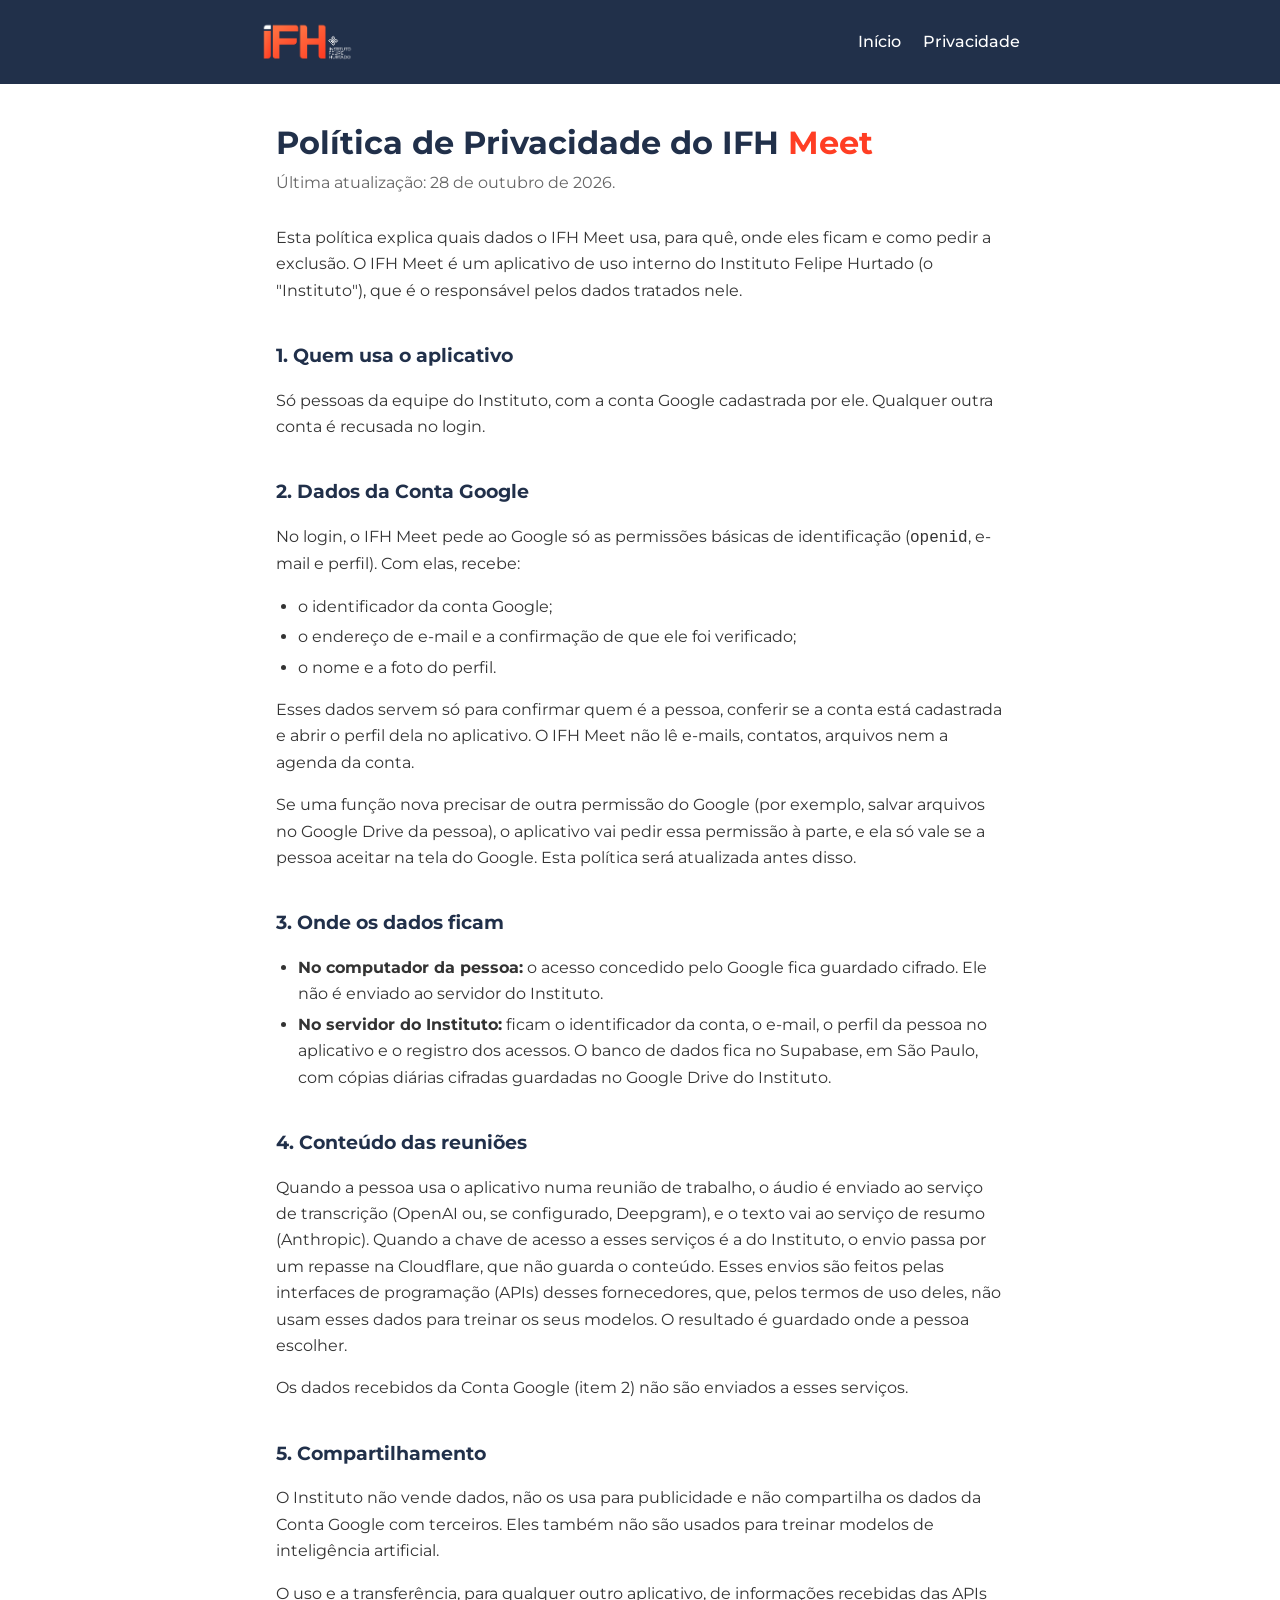
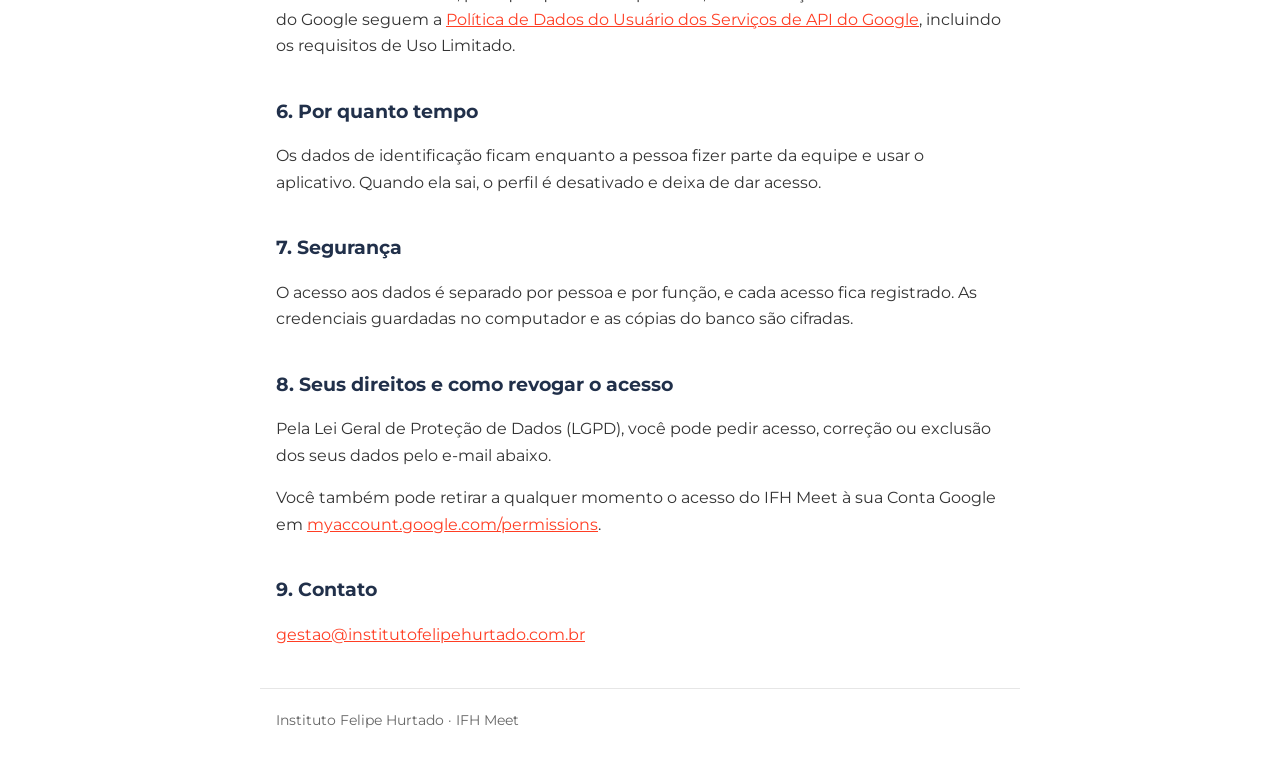
==== privacidade.html @ d8dd28c8 "Páginas de início e de privacidade do IFH Meet Co-Authored-By: Claude Opus 5.5 <noreply@anthropic.co" ====
<!doctype html>
<html lang="pt-BR">
<head>
  <meta charset="utf-8">
  <meta name="viewport" content="width=device-width, initial-scale=1">
  <title>Privacidade do IFH Meet</title>
  <meta name="description" content="Política de Privacidade do IFH Meet, aplicativo interno do Instituto Felipe Hurtado.">
  <link rel="preconnect" href="https://fonts.googleapis.com">
  <link rel="preconnect" href="https://fonts.gstatic.com" crossorigin>
  <link href="https://fonts.googleapis.com/css2?family=Montserrat:wght@400;500;700&display=swap" rel="stylesheet">
  <link rel="stylesheet" href="estilo.css">
</head>
<body>
  <header>
    <div class="faixa">
      <img src="logo-ifh-branco-laranja.png" alt="Instituto Felipe Hurtado">
      <nav>
        <a href="./">Início</a>
        <a href="privacidade.html">Privacidade</a>
      </nav>
    </div>
  </header>

  <main>
    <h1>Política de Privacidade do IFH <span class="destaque">Meet</span></h1>
    <p class="subtitulo">Última atualização: 28 de outubro de 2026.</p>

    <p>Esta política explica quais dados o IFH Meet usa, para quê, onde eles ficam e como pedir a exclusão. O IFH Meet é um aplicativo de uso interno do Instituto Felipe Hurtado (o "Instituto"), que é o responsável pelos dados tratados nele.</p>

    <h2>1. Quem usa o aplicativo</h2>
    <p>Só pessoas da equipe do Instituto, com a conta Google cadastrada por ele. Qualquer outra conta é recusada no login.</p>

    <h2>2. Dados da Conta Google</h2>
    <p>No login, o IFH Meet pede ao Google só as permissões básicas de identificação (<code>openid</code>, e-mail e perfil). Com elas, recebe:</p>
    <ul>
      <li>o identificador da conta Google;</li>
      <li>o endereço de e-mail e a confirmação de que ele foi verificado;</li>
      <li>o nome e a foto do perfil.</li>
    </ul>
    <p>Esses dados servem só para confirmar quem é a pessoa, conferir se a conta está cadastrada e abrir o perfil dela no aplicativo. O IFH Meet não lê e-mails, contatos, arquivos nem a agenda da conta.</p>
    <p>Se uma função nova precisar de outra permissão do Google (por exemplo, salvar arquivos no Google Drive da pessoa), o aplicativo vai pedir essa permissão à parte, e ela só vale se a pessoa aceitar na tela do Google. Esta política será atualizada antes disso.</p>

    <h2>3. Onde os dados ficam</h2>
    <ul>
      <li><strong>No computador da pessoa:</strong> o acesso concedido pelo Google fica guardado cifrado. Ele não é enviado ao servidor do Instituto.</li>
      <li><strong>No servidor do Instituto:</strong> ficam o identificador da conta, o e-mail, o perfil da pessoa no aplicativo e o registro dos acessos. O banco de dados fica no Supabase, em São Paulo, com cópias diárias cifradas guardadas no Google Drive do Instituto.</li>
    </ul>

    <h2>4. Conteúdo das reuniões</h2>
    <p>Quando a pessoa usa o aplicativo numa reunião de trabalho, o áudio é enviado ao serviço de transcrição (OpenAI ou, se configurado, Deepgram), e o texto vai ao serviço de resumo (Anthropic). Quando a chave de acesso a esses serviços é a do Instituto, o envio passa por um repasse na Cloudflare, que não guarda o conteúdo. Esses envios são feitos pelas interfaces de programação (APIs) desses fornecedores, que, pelos termos de uso deles, não usam esses dados para treinar os seus modelos. O resultado é guardado onde a pessoa escolher.</p>
    <p>Os dados recebidos da Conta Google (item 2) não são enviados a esses serviços.</p>

    <h2>5. Compartilhamento</h2>
    <p>O Instituto não vende dados, não os usa para publicidade e não compartilha os dados da Conta Google com terceiros. Eles também não são usados para treinar modelos de inteligência artificial.</p>
    <p>O uso e a transferência, para qualquer outro aplicativo, de informações recebidas das APIs do Google seguem a <a href="https://developers.google.com/terms/api-services-user-data-policy">Política de Dados do Usuário dos Serviços de API do Google</a>, incluindo os requisitos de Uso Limitado.</p>

    <h2>6. Por quanto tempo</h2>
    <p>Os dados de identificação ficam enquanto a pessoa fizer parte da equipe e usar o aplicativo. Quando ela sai, o perfil é desativado e deixa de dar acesso.</p>

    <h2>7. Segurança</h2>
    <p>O acesso aos dados é separado por pessoa e por função, e cada acesso fica registrado. As credenciais guardadas no computador e as cópias do banco são cifradas.</p>

    <h2>8. Seus direitos e como revogar o acesso</h2>
    <p>Pela Lei Geral de Proteção de Dados (LGPD), você pode pedir acesso, correção ou exclusão dos seus dados pelo e-mail abaixo.</p>
    <p>Você também pode retirar a qualquer momento o acesso do IFH Meet à sua Conta Google em <a href="https://myaccount.google.com/permissions">myaccount.google.com/permissions</a>.</p>

    <h2>9. Contato</h2>
    <p><a href="mailto:gestao@institutofelipehurtado.com.br">gestao@institutofelipehurtado.com.br</a></p>
  </main>

  <footer>Instituto Felipe Hurtado · IFH Meet</footer>
</body>
</html>
---- estilo.css ----
:root {
  --fundo: #ffffff;
  --texto: #333333;
  --suave: #666666;
  --linha: #e6e6e6;
  --azul: #21304a;
  --laranja: #ff3e24;
}

* { box-sizing: border-box; }

body {
  margin: 0;
  background: var(--fundo);
  color: var(--texto);
  font: 16px/1.65 "Montserrat", Arial, sans-serif;
}

header {
  background: var(--azul);
  color: #fff;
  padding: 20px 16px;
}

header .faixa, main, footer {
  max-width: 760px;
  margin: 0 auto;
}

header .faixa {
  display: flex;
  align-items: center;
  justify-content: space-between;
  gap: 16px;
  flex-wrap: wrap;
}

header img { height: 44px; width: auto; display: block; }

header nav a {
  color: #fff;
  text-decoration: none;
  font-weight: 500;
  margin-left: 18px;
}

header nav a:hover { text-decoration: underline; }

main { padding: 40px 16px 24px; }

h1 {
  font-size: 2rem;
  line-height: 1.2;
  margin: 0 0 8px;
  color: var(--azul);
}

h2 {
  font-size: 1.2rem;
  margin: 36px 0 8px;
  color: var(--azul);
}

.destaque { color: var(--laranja); }

.subtitulo { color: var(--suave); margin: 0 0 28px; }

a { color: var(--laranja); }

ul { padding-left: 22px; }

li { margin: 4px 0; }

.caixa {
  border-left: 4px solid var(--laranja);
  background: #fafafa;
  padding: 14px 18px;
  margin: 24px 0;
}

footer {
  border-top: 1px solid var(--linha);
  color: var(--suave);
  font-size: 0.9rem;
  padding: 20px 16px 40px;
}
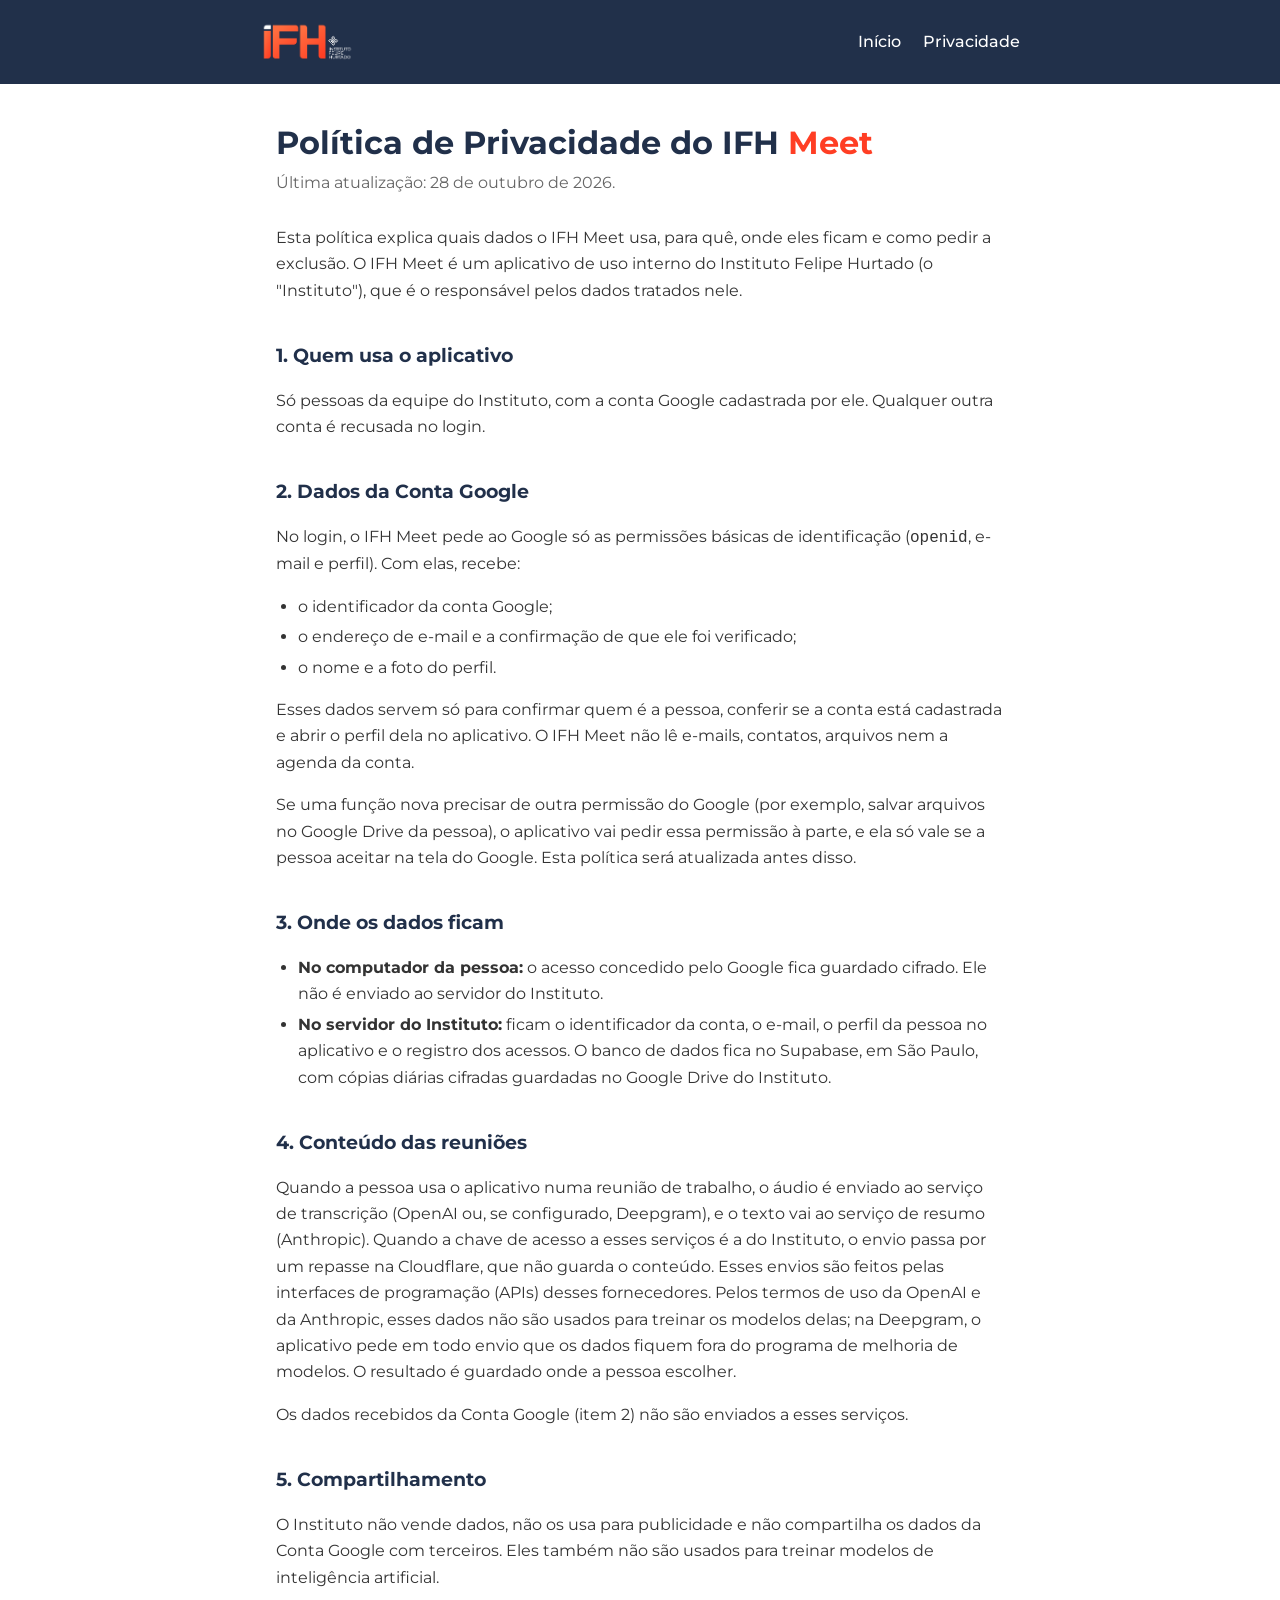
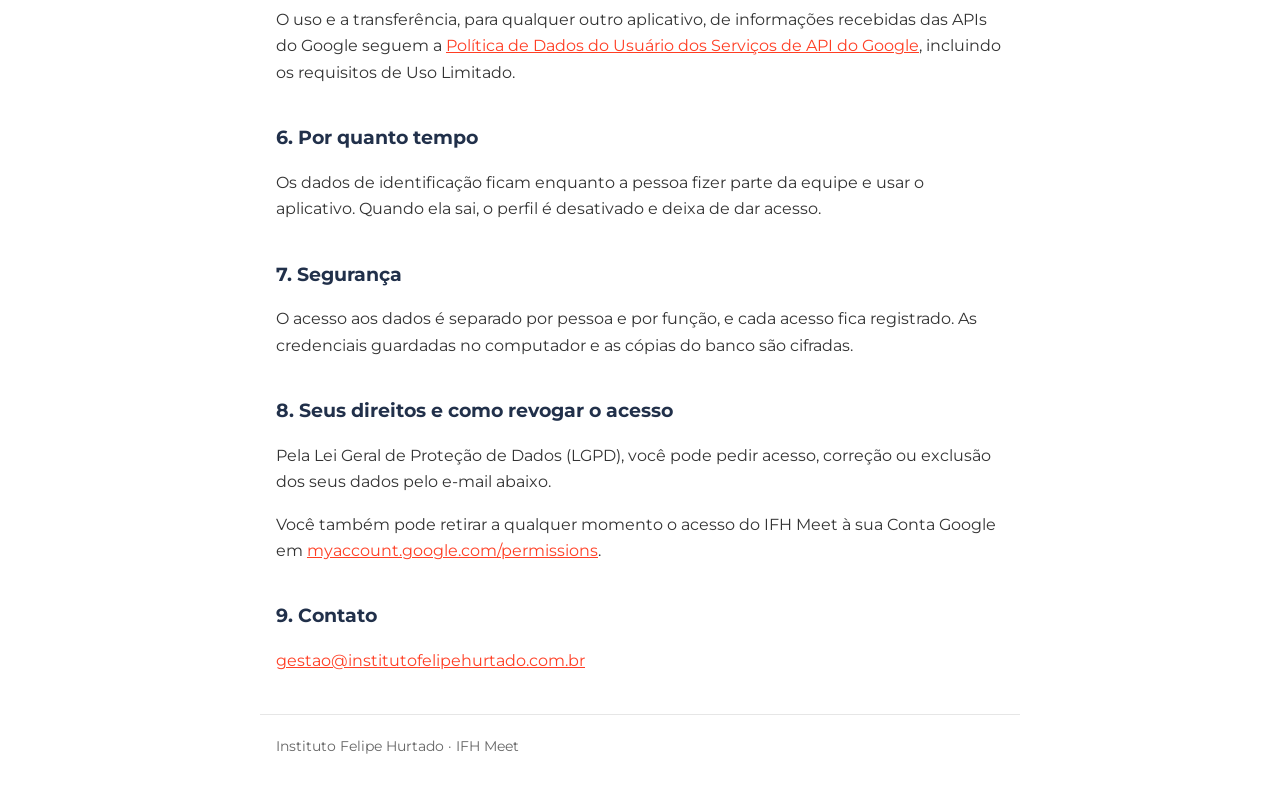
==== commit dc82bca6: "Privacidade: treino de modelos dito por fornecedor OpenAI e Anthropic não treinam com dados da API p" ====
--- a/privacidade.html
+++ b/privacidade.html
@@ -47,7 +47,7 @@
     </ul>
 
     <h2>4. Conteúdo das reuniões</h2>
-    <p>Quando a pessoa usa o aplicativo numa reunião de trabalho, o áudio é enviado ao serviço de transcrição (OpenAI ou, se configurado, Deepgram), e o texto vai ao serviço de resumo (Anthropic). Quando a chave de acesso a esses serviços é a do Instituto, o envio passa por um repasse na Cloudflare, que não guarda o conteúdo. Esses envios são feitos pelas interfaces de programação (APIs) desses fornecedores, que, pelos termos de uso deles, não usam esses dados para treinar os seus modelos. O resultado é guardado onde a pessoa escolher.</p>
+    <p>Quando a pessoa usa o aplicativo numa reunião de trabalho, o áudio é enviado ao serviço de transcrição (OpenAI ou, se configurado, Deepgram), e o texto vai ao serviço de resumo (Anthropic). Quando a chave de acesso a esses serviços é a do Instituto, o envio passa por um repasse na Cloudflare, que não guarda o conteúdo. Esses envios são feitos pelas interfaces de programação (APIs) desses fornecedores. Pelos termos de uso da OpenAI e da Anthropic, esses dados não são usados para treinar os modelos delas; na Deepgram, o aplicativo pede em todo envio que os dados fiquem fora do programa de melhoria de modelos. O resultado é guardado onde a pessoa escolher.</p>
     <p>Os dados recebidos da Conta Google (item 2) não são enviados a esses serviços.</p>
 
     <h2>5. Compartilhamento</h2>
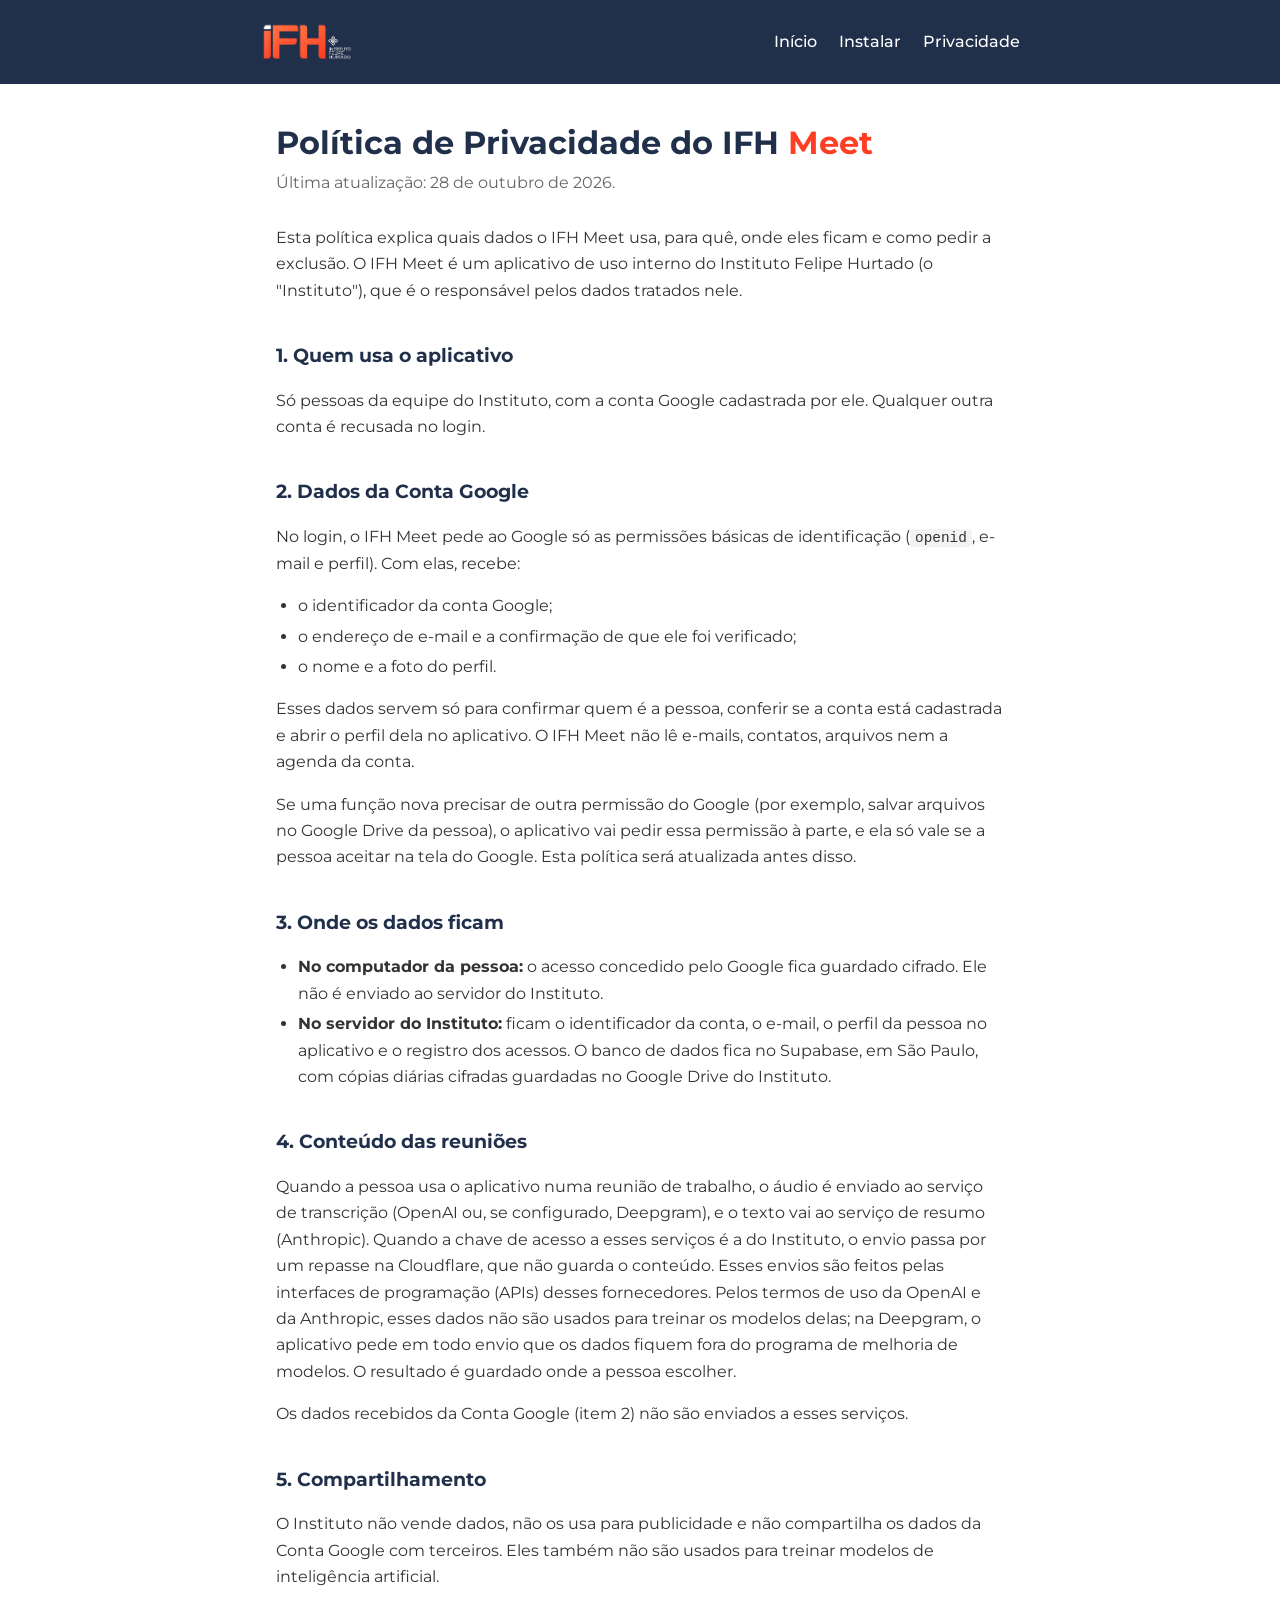
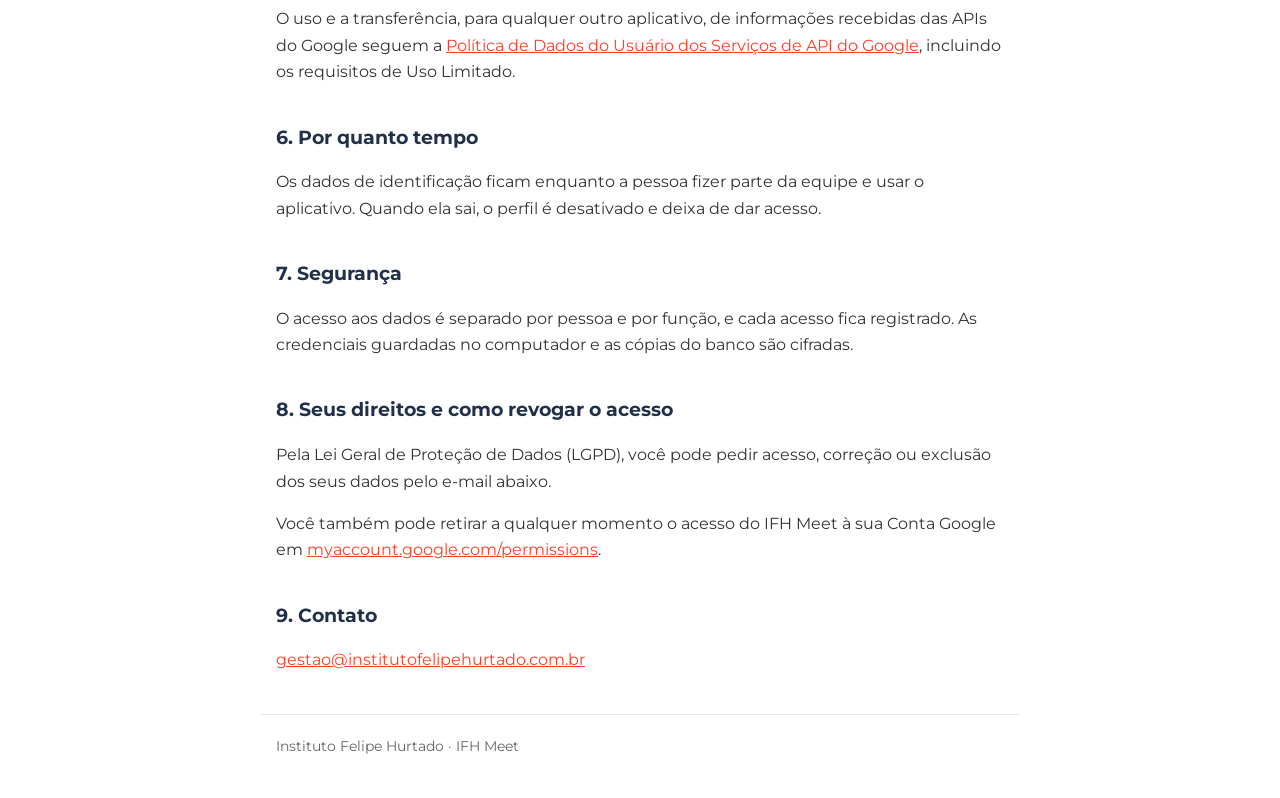
==== commit c970e38a: "Guia de instalação do IFH Meet com imagens A página instalar.html explica o download, a instalação n" ====
--- a/privacidade.html
+++ b/privacidade.html
@@ -16,6 +16,7 @@
       <img src="logo-ifh-branco-laranja.png" alt="Instituto Felipe Hurtado">
       <nav>
         <a href="./">Início</a>
+        <a href="instalar.html">Instalar</a>
         <a href="privacidade.html">Privacidade</a>
       </nav>
     </div>
--- a/estilo.css
+++ b/estilo.css
@@ -84,3 +84,52 @@
   font-size: 0.9rem;
   padding: 20px 16px 40px;
 }
+
+h3 {
+  font-size: 1rem;
+  margin: 22px 0 6px;
+  color: var(--azul);
+}
+
+ol { padding-left: 22px; }
+
+code {
+  font-size: 0.9em;
+  background: #f2f2f2;
+  padding: 1px 5px;
+  border-radius: 4px;
+}
+
+.botoes { display: flex; flex-wrap: wrap; gap: 12px; margin: 8px 0 6px; }
+
+.botao {
+  display: inline-block;
+  background: var(--laranja);
+  color: #fff;
+  font-weight: 700;
+  text-decoration: none;
+  padding: 11px 20px;
+  border-radius: 8px;
+}
+
+.botao:hover { filter: brightness(0.95); }
+
+.botao.secundario { background: var(--azul); }
+
+.nota { color: var(--suave); font-size: 0.9rem; margin-top: 0; }
+
+figure { margin: 18px 0 24px; }
+
+figure img {
+  display: block;
+  max-width: 100%;
+  height: auto;
+  border: 1px solid var(--linha);
+  border-radius: 8px;
+}
+
+figure.pequena img { width: 96px; }
+
+figure.media img { width: 260px; }
+
+figcaption { color: var(--suave); font-size: 0.9rem; margin-top: 8px; }
